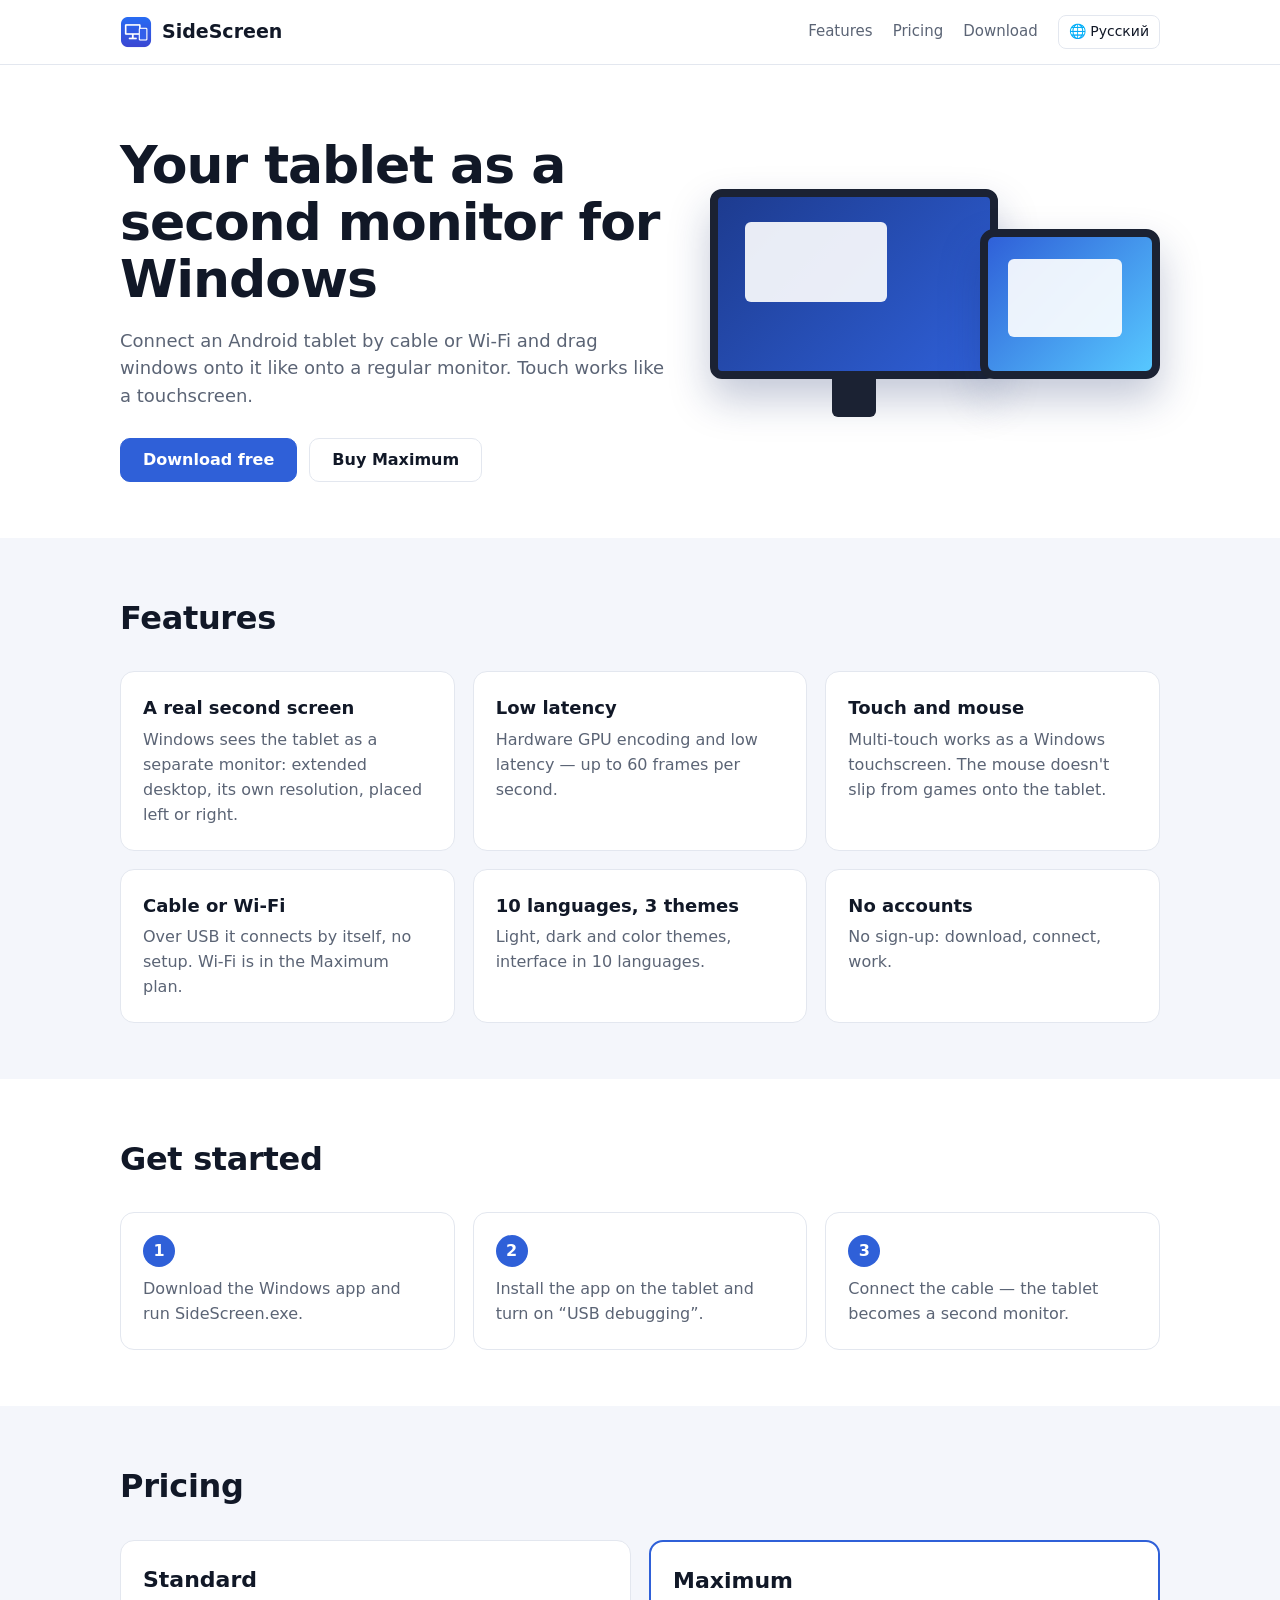
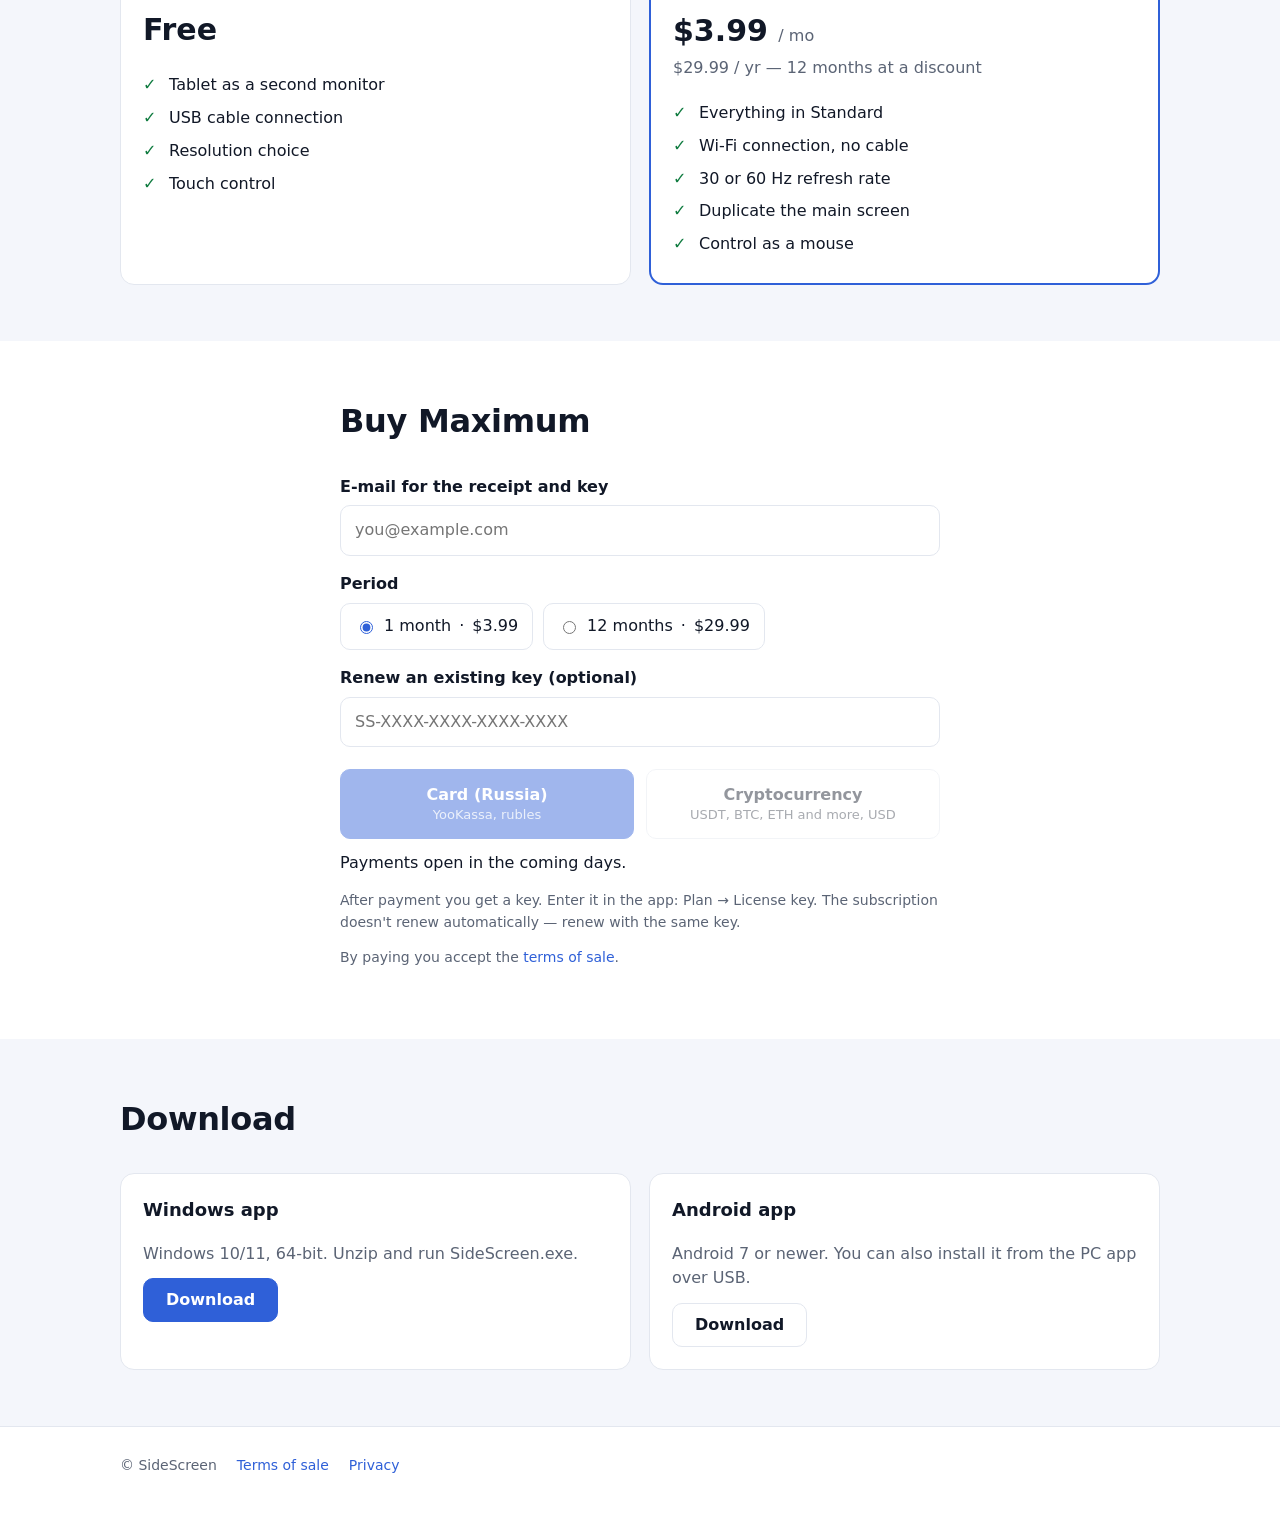
==== index.html @ 0f24bdc4 "SideScreen website Co-Authored-By: Claude Opus 5.5 <noreply@anthropic.com>" ====
<!doctype html>
<html lang="ru">
<head>
<meta charset="utf-8">
<meta name="viewport" content="width=device-width, initial-scale=1">
<title>SideScreen</title>
<meta name="description" content="SideScreen — Android-планшет как второй монитор для Windows. Кабель или Wi-Fi, касания, до 60 кадров/с.">
<link rel="icon" href="icon.png">
<link rel="stylesheet" href="style.css">
</head>
<body>
<header><div class="wrap">
  <a class="logo" href="./"><img src="icon.png" alt="">SideScreen</a>
  <nav>
    <a href="#features" data-t="nav_features"></a>
    <a href="#pricing" data-t="nav_pricing"></a>
    <a href="#download" data-t="nav_download"></a>
    <button class="lang-switch" onclick="switchLang()"></button>
  </nav>
</div></header>

<main>
<div class="wrap hero">
  <div>
    <h1 data-t="hero_title"></h1>
    <p data-t="hero_sub"></p>
    <div class="cta">
      <a class="btn primary" href="#download" data-t="hero_download"></a>
      <a class="btn" href="#buy" data-t="hero_buy"></a>
    </div>
  </div>
  <div class="scene" aria-hidden="true">
    <div class="mon"><div class="win" style="left:10%;top:14%;width:52%;height:46%"></div></div>
    <div class="tab"><div class="win" style="left:12%;top:16%;width:70%;height:58%"></div></div>
  </div>
</div>

<section id="features" class="alt"><div class="wrap">
  <h2 data-t="nav_features"></h2>
  <div class="grid3">
    <div class="card"><h3 data-t="f1_t"></h3><p data-t="f1_d"></p></div>
    <div class="card"><h3 data-t="f2_t"></h3><p data-t="f2_d"></p></div>
    <div class="card"><h3 data-t="f3_t"></h3><p data-t="f3_d"></p></div>
    <div class="card"><h3 data-t="f4_t"></h3><p data-t="f4_d"></p></div>
    <div class="card"><h3 data-t="f5_t"></h3><p data-t="f5_d"></p></div>
    <div class="card"><h3 data-t="f6_t"></h3><p data-t="f6_d"></p></div>
  </div>
</div></section>

<section><div class="wrap">
  <h2 data-t="how_t"></h2>
  <div class="steps">
    <div class="card"><p data-t="how1"></p></div>
    <div class="card"><p data-t="how2"></p></div>
    <div class="card"><p data-t="how3"></p></div>
  </div>
</div></section>

<section id="pricing" class="alt"><div class="wrap">
  <h2 data-t="pr_t"></h2>
  <div class="plans">
    <div class="card plan">
      <h3 data-t="std"></h3>
      <div class="price" data-t="free"></div>
      <ul><li data-t="std_1"></li><li data-t="std_2"></li><li data-t="std_3"></li><li data-t="std_4"></li></ul>
    </div>
    <div class="card plan max">
      <h3 data-t="max"></h3>
      <div class="price"><span id="p-month"></span> <small data-t="per_month"></small></div>
      <div class="muted"><span id="p-year"></span> <span data-t="per_year"></span> — <span data-t="year_save"></span></div>
      <ul><li data-t="max_0"></li><li data-t="max_1"></li><li data-t="max_2"></li><li data-t="max_3"></li><li data-t="max_4"></li></ul>
    </div>
  </div>
</div></section>

<section id="buy"><div class="wrap buy">
  <h2 data-t="buy_t"></h2>
  <label for="email" data-t="buy_email"></label>
  <input id="email" type="email" autocomplete="email" placeholder="you@example.com">
  <label data-t="buy_period"></label>
  <div class="seg">
    <label><input type="radio" name="period" value="month" checked> <span data-t="month"></span> · <span id="s-month"></span></label>
    <label><input type="radio" name="period" value="year"> <span data-t="year"></span> · <span id="s-year"></span></label>
  </div>
  <label for="renew" data-t="buy_renew"></label>
  <input id="renew" type="text" data-ph="buy_renew_ph" autocomplete="off" spellcheck="false">
  <div class="pay">
    <button class="btn primary" id="pay-card" onclick="pay('yookassa')"><span data-t="pay_card"></span><small data-t="pay_card_note"></small></button>
    <button class="btn" id="pay-crypto" onclick="pay('crypto')"><span data-t="pay_crypto"></span><small data-t="pay_crypto_note"></small></button>
  </div>
  <div class="msg" id="msg"></div>
  <p class="note" data-t="buy_after"></p>
  <p class="note"><span data-t="agree"></span> <a href="offer.html" data-t="offer"></a>.</p>
</div></section>

<section id="download" class="alt"><div class="wrap">
  <h2 data-t="dl_t"></h2>
  <div class="dl">
    <div class="card"><h3 data-t="dl_pc"></h3><p class="muted" data-t="dl_pc_d"></p><a class="btn primary" id="dl-pc" data-t="dl_btn"></a></div>
    <div class="card"><h3 data-t="dl_apk"></h3><p class="muted" data-t="dl_apk_d"></p><a class="btn" id="dl-apk" data-t="dl_btn"></a></div>
  </div>
</div></section>
</main>

<footer><div class="wrap">
  <span>© SideScreen</span>
  <a href="offer.html" data-t="foot_offer"></a>
  <a href="privacy.html" data-t="foot_privacy"></a>
  <a id="support" data-t="foot_support"></a>
</div></footer>

<script src="config.js"></script>
<script src="i18n.js"></script>
<script>
const C = window.SIDESCREEN;
let prices = C.PRICES;

function money(v, cur) {
  return new Intl.NumberFormat(LANG === "ru" ? "ru-RU" : "en-US",
    { style: "currency", currency: cur, maximumFractionDigits: cur === "RUB" ? 0 : 2 }).format(v);
}
function showPrices() {
  // для России — рубли (ЮKassa), для остальных — доллары (криптовалюта)
  const rub = LANG === "ru";
  const p = rub ? prices.rub : prices.usd, cur = rub ? "RUB" : "USD";
  document.getElementById("p-month").textContent = money(p.month, cur);
  document.getElementById("p-year").textContent = money(p.year, cur);
  document.getElementById("s-month").textContent = money(p.month, cur);
  document.getElementById("s-year").textContent = money(p.year, cur);
}
window.onLangChange = showPrices;

async function pay(method) {
  const msg = document.getElementById("msg");
  msg.className = "msg"; msg.textContent = "";
  const email = document.getElementById("email").value.trim();
  if (!/^[^\s@]+@[^\s@]+\.[^\s@]+$/.test(email)) { msg.className = "msg err"; msg.textContent = t("err_email"); return; }
  const period = document.querySelector("input[name=period]:checked").value;
  const key = document.getElementById("renew").value.trim();
  msg.textContent = t("paying");
  try {
    const r = await fetch(C.API_URL + "/api/checkout", { method: "POST", headers: { "Content-Type": "application/json" },
      body: JSON.stringify({ method, period, email, key: key || undefined }) });
    const d = await r.json();
    if (d.url) { location.href = d.url; return; }
    msg.className = "msg err";
    msg.textContent = d.error === "unknown_key" ? t("err_key") : d.error === "bad_email" ? t("err_email") : t("err_net");
  } catch (e) { msg.className = "msg err"; msg.textContent = t("err_net"); }
}

applyText();
showPrices();
document.getElementById("dl-pc").href = C.DOWNLOAD_PC;
document.getElementById("dl-apk").href = C.DOWNLOAD_APK;
if (C.SUPPORT_EMAIL) document.getElementById("support").href = "mailto:" + C.SUPPORT_EMAIL;
else document.getElementById("support").remove();
const key = new URLSearchParams(location.search).get("key");
if (key) document.getElementById("renew").value = key;
if (!C.API_URL) {
  document.getElementById("pay-card").disabled = true;
  document.getElementById("pay-crypto").disabled = true;
  document.getElementById("msg").innerHTML = '<span data-t="buy_soon"></span>';
  applyText();
} else {
  fetch(C.API_URL + "/api/prices").then(r => r.json()).then(p => { if (p.rub) { prices = p; showPrices(); } }).catch(() => {});
}
</script>
</body>
</html>
---- style.css ----
:root {
  --bg: #ffffff; --bg2: #f4f6fb; --card: #ffffff; --text: #111827; --muted: #5b6475; --line: #e3e7ef;
  --accent: #2f60d8; --accent2: #1f46a8; --on-accent: #fff; --ok: #0f7b3f; --err: #c42b1c; --max: #9a6700;
}
@media (prefers-color-scheme: dark) {
  :root { --bg: #0f1420; --bg2: #131a2b; --card: #18203a; --text: #eef1fa; --muted: #a4aec8; --line: #2a3556;
          --accent: #5b8cff; --accent2: #7aa2ff; --on-accent: #0b1430; --ok: #6ccb8f; --err: #ff99a4; --max: #ffd479; }
}
* { box-sizing: border-box; }
body { margin: 0; background: var(--bg); color: var(--text); font: 16px/1.55 "Segoe UI", system-ui, -apple-system, Roboto, sans-serif; }
a { color: var(--accent); text-decoration: none; }
a:hover { text-decoration: underline; }
.wrap { max-width: 1080px; margin: 0 auto; padding: 0 20px; }
header { position: sticky; top: 0; background: color-mix(in srgb, var(--bg) 88%, transparent); backdrop-filter: blur(8px);
         border-bottom: 1px solid var(--line); z-index: 5; }
header .wrap { display: flex; align-items: center; gap: 24px; height: 64px; }
.logo { display: flex; align-items: center; gap: 10px; font-weight: 700; font-size: 19px; color: var(--text); }
.logo img { width: 32px; height: 32px; border-radius: 8px; }
nav { display: flex; gap: 20px; margin-left: auto; align-items: center; }
nav a { color: var(--muted); font-size: 15px; }
.lang-switch { background: none; border: 1px solid var(--line); color: var(--text); border-radius: 8px; padding: 5px 10px; cursor: pointer; font: inherit; font-size: 14px; }
.lang-switch::before { content: "🌐 "; }
.btn { display: inline-flex; align-items: center; justify-content: center; gap: 8px; padding: 12px 22px; border-radius: 10px;
       font: inherit; font-weight: 600; line-height: 1.1; cursor: pointer; border: 1px solid var(--line); background: var(--card); color: var(--text); }
.btn:hover { text-decoration: none; border-color: var(--accent); }
.btn.primary { background: var(--accent); color: var(--on-accent); border-color: var(--accent); }
.btn.primary:hover { background: var(--accent2); }
.btn:disabled { opacity: .45; cursor: not-allowed; }
.hero { padding-top: 72px; padding-bottom: 56px; display: grid; grid-template-columns: 1.1fr .9fr; gap: 40px; align-items: center; }
.hero h1 { font-size: clamp(32px, 5vw, 52px); line-height: 1.1; margin: 0 0 18px; letter-spacing: -.02em; }
.hero p { color: var(--muted); font-size: 18px; margin: 0 0 28px; }
.hero .cta { display: flex; gap: 12px; flex-wrap: wrap; }
.scene { position: relative; height: 260px; }
.mon { position: absolute; left: 0; top: 10px; width: 64%; height: 190px; border-radius: 12px; background: linear-gradient(135deg, #1d3b8f, #2f60d8);
       box-shadow: 0 20px 40px rgba(20, 40, 100, .25); border: 8px solid #1b2233; }
.mon::after { content: ""; position: absolute; left: 42%; bottom: -46px; width: 16%; height: 38px; background: #1b2233; border-radius: 0 0 6px 6px; }
.tab { position: absolute; right: 0; top: 50px; width: 40%; height: 150px; border-radius: 14px; background: linear-gradient(135deg, #2f60d8, #57c8ff);
       border: 8px solid #1b2233; box-shadow: 0 20px 40px rgba(20, 40, 100, .25); }
.win { position: absolute; background: rgba(255,255,255,.9); border-radius: 6px; }
section { padding: 56px 0; }
section.alt { background: var(--bg2); }
h2 { font-size: 32px; margin: 0 0 28px; letter-spacing: -.01em; }
.grid3 { display: grid; grid-template-columns: repeat(3, 1fr); gap: 18px; }
.card { background: var(--card); border: 1px solid var(--line); border-radius: 14px; padding: 22px; }
.card h3 { margin: 0 0 6px; font-size: 18px; }
.card p { margin: 0; color: var(--muted); }
.steps { counter-reset: s; display: grid; grid-template-columns: repeat(3, 1fr); gap: 18px; }
.steps .card::before { counter-increment: s; content: counter(s); display: inline-grid; place-items: center; width: 32px; height: 32px;
                      border-radius: 50%; background: var(--accent); color: var(--on-accent); font-weight: 700; margin-bottom: 10px; }
.plans { display: grid; grid-template-columns: 1fr 1fr; gap: 18px; }
.plan h3 { font-size: 22px; margin: 0; }
.price { font-size: 30px; font-weight: 700; margin: 10px 0 2px; }
.price small { font-size: 16px; color: var(--muted); font-weight: 400; }
.plan ul { list-style: none; padding: 0; margin: 16px 0 0; }
.plan li { padding: 4px 0 4px 26px; position: relative; }
.plan li::before { content: "✓"; position: absolute; left: 0; color: var(--ok); font-weight: 700; }
.plan.max { border: 2px solid var(--accent); }
.muted { color: var(--muted); }
.buy { max-width: 640px; }
label { display: block; font-weight: 600; margin: 16px 0 6px; }
input[type=email], input[type=text] { width: 100%; padding: 12px 14px; border: 1px solid var(--line); border-radius: 10px; background: var(--card);
       color: var(--text); font: inherit; }
input:focus { outline: 2px solid var(--accent); outline-offset: 1px; }
.seg { display: flex; gap: 10px; flex-wrap: wrap; }
.seg label { margin: 0; font-weight: 500; display: flex; align-items: center; gap: 8px; border: 1px solid var(--line); border-radius: 10px;
             padding: 10px 14px; cursor: pointer; background: var(--card); }
.seg input { accent-color: var(--accent); }
.pay { display: grid; grid-template-columns: 1fr 1fr; gap: 12px; margin-top: 22px; }
.pay .btn { flex-direction: column; padding: 16px; gap: 4px; }
.pay .btn small { font-weight: 400; font-size: 13px; opacity: .8; }
.note { margin-top: 14px; font-size: 14px; color: var(--muted); }
.msg { margin-top: 12px; min-height: 1.5em; }
.msg.err { color: var(--err); }
.dl { display: grid; grid-template-columns: 1fr 1fr; gap: 18px; }
.dl .card { display: flex; flex-direction: column; gap: 12px; }
.dl .card .btn { align-self: flex-start; }
footer { border-top: 1px solid var(--line); padding: 28px 0 40px; color: var(--muted); font-size: 14px; }
footer .wrap { display: flex; gap: 20px; flex-wrap: wrap; }
.keybox { font: 600 26px/1.2 Consolas, "Cascadia Mono", monospace; letter-spacing: .04em; padding: 18px 20px; border-radius: 12px;
          background: var(--bg2); border: 1px dashed var(--accent); display: flex; gap: 16px; align-items: center; justify-content: space-between; flex-wrap: wrap; }
.doc { max-width: 760px; padding: 40px 0 60px; }
.doc h1 { font-size: 30px; }
@media (max-width: 820px) {
  .hero { grid-template-columns: 1fr; padding-top: 40px; }
  header .wrap { gap: 12px; }
  .scene { display: none; }
  .grid3, .steps, .plans, .dl, .pay { grid-template-columns: 1fr; }
  nav a { display: none; }
}
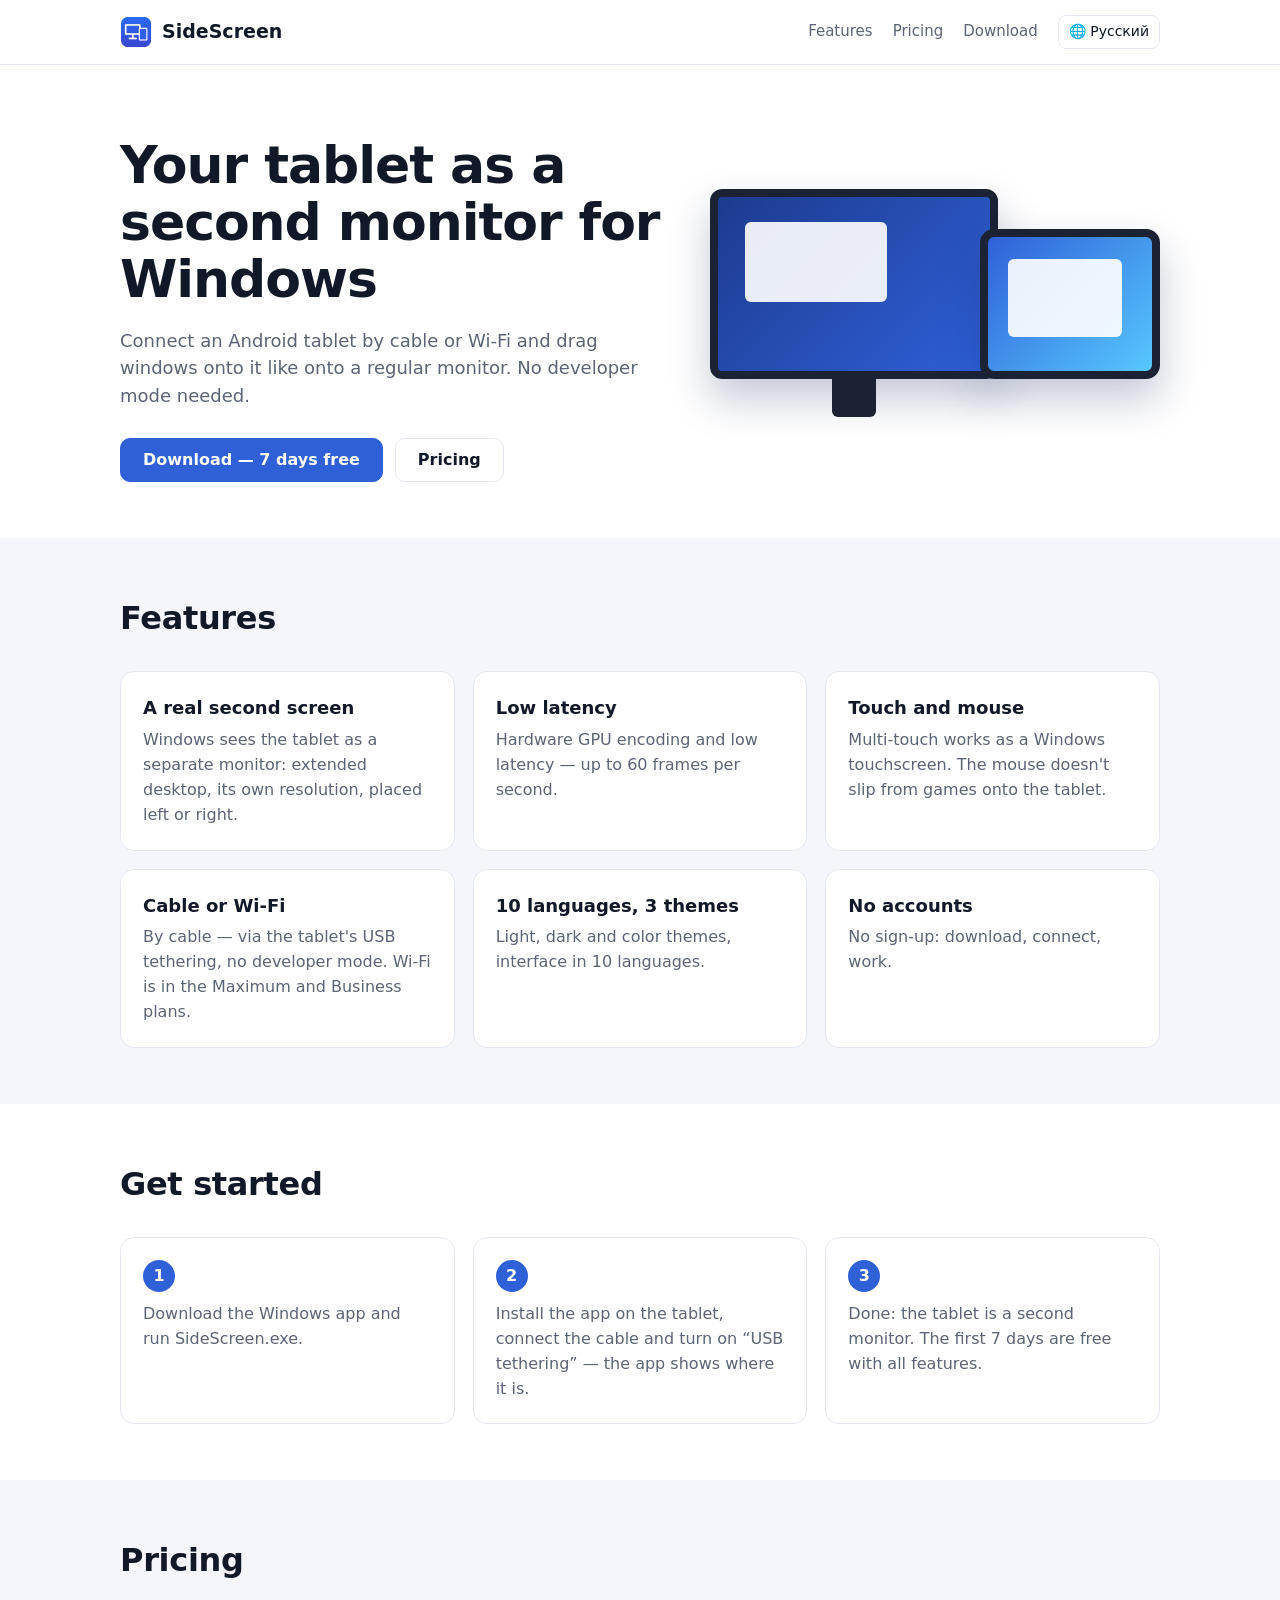
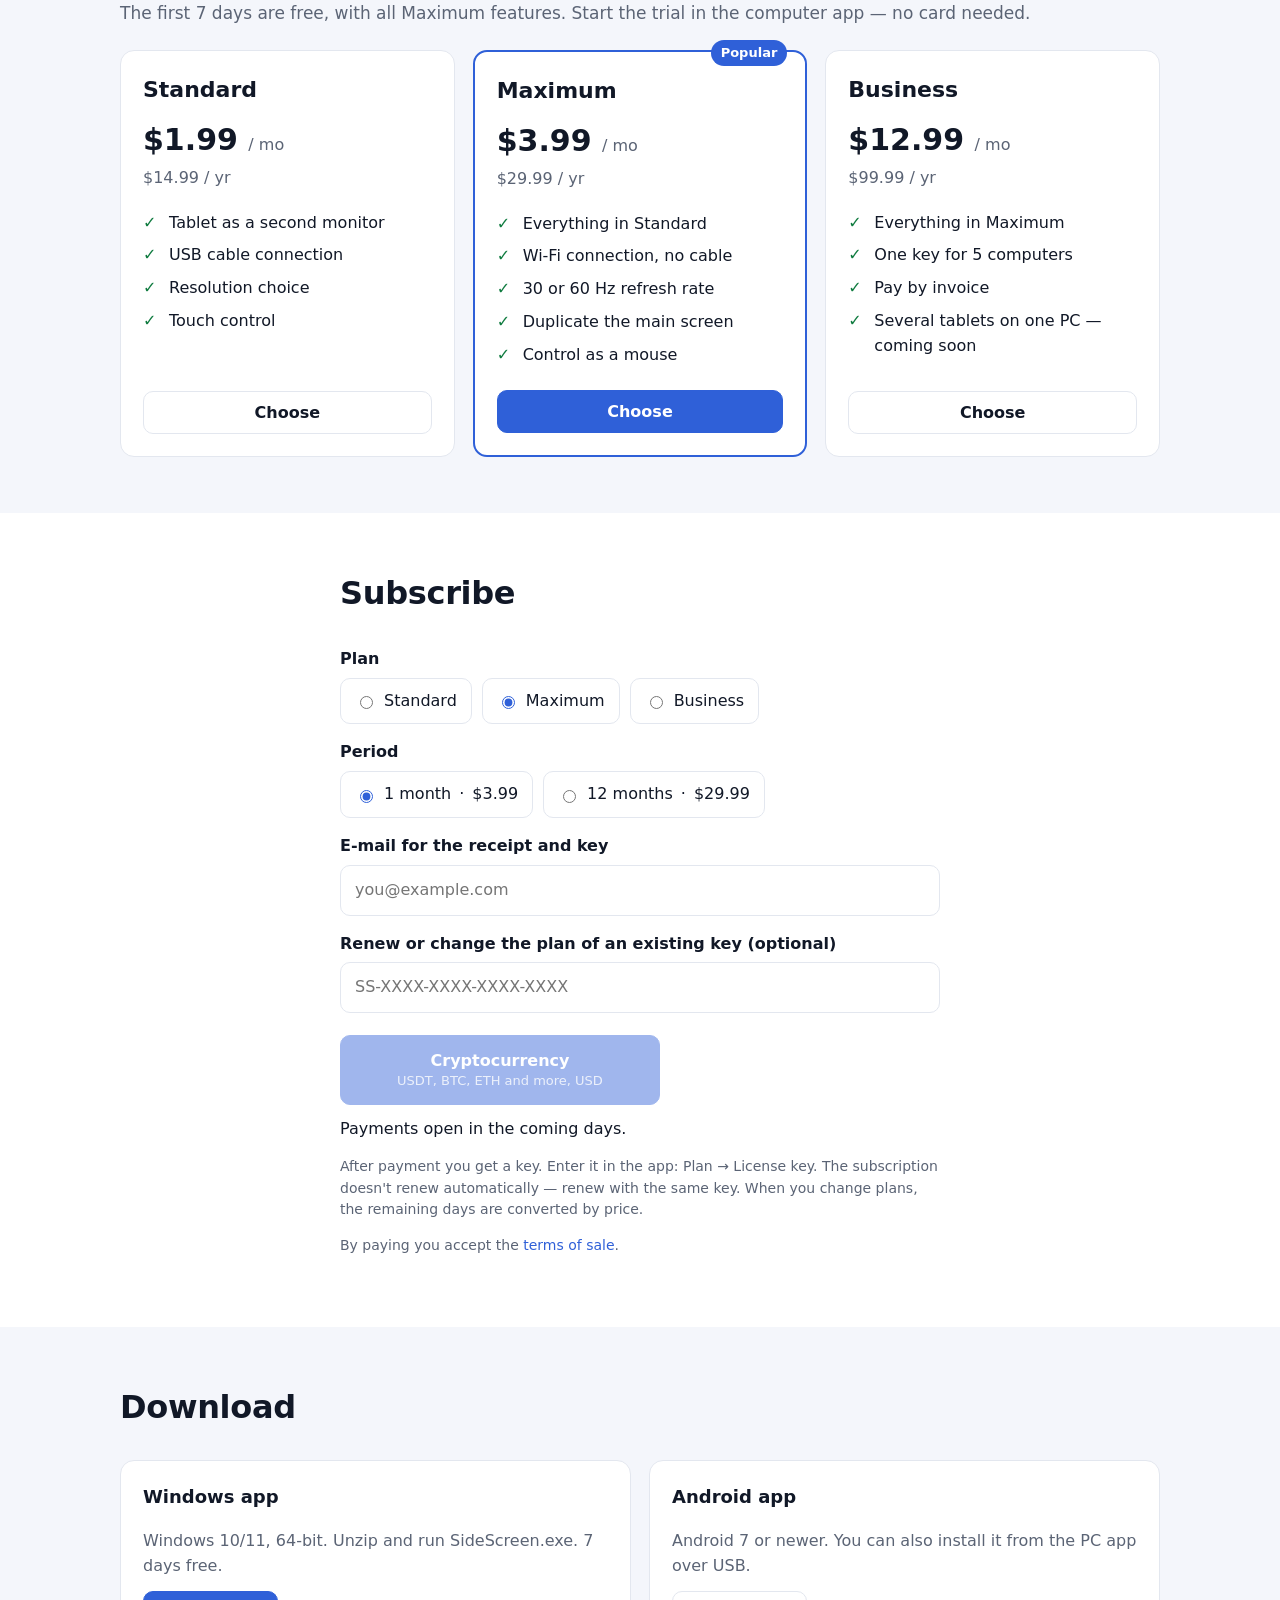
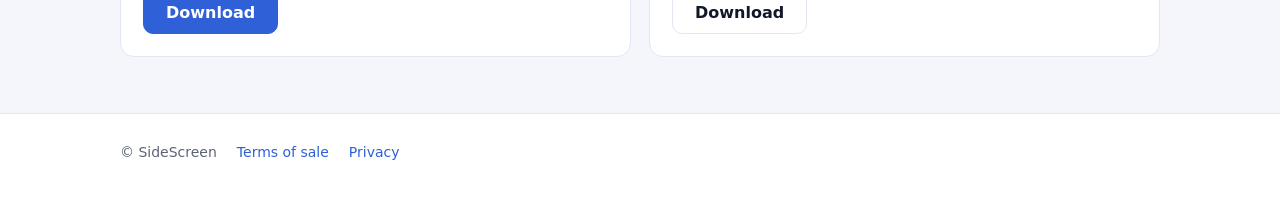
==== commit 99562683: "Three plans, 7-day trial, USB tethering, crypto checkout (pending) Co-Authored-By: Claude Opus 5.5 <" ====
--- a/index.html
+++ b/index.html
@@ -26,7 +26,7 @@
     <p data-t="hero_sub"></p>
     <div class="cta">
       <a class="btn primary" href="#download" data-t="hero_download"></a>
-      <a class="btn" href="#buy" data-t="hero_buy"></a>
+      <a class="btn" href="#pricing" data-t="hero_buy"></a>
     </div>
   </div>
   <div class="scene" aria-hidden="true">
@@ -58,30 +58,49 @@
 
 <section id="pricing" class="alt"><div class="wrap">
   <h2 data-t="pr_t"></h2>
-  <div class="plans">
-    <div class="card plan">
+  <p class="muted lead" data-t="pr_trial"></p>
+  <div class="plans three">
+    <div class="card plan" data-plan="standard">
       <h3 data-t="std"></h3>
-      <div class="price" data-t="free"></div>
+      <div class="price"><span class="pm"></span> <small data-t="per_month"></small></div>
+      <div class="muted"><span class="py"></span> <span data-t="per_year"></span></div>
       <ul><li data-t="std_1"></li><li data-t="std_2"></li><li data-t="std_3"></li><li data-t="std_4"></li></ul>
-    </div>
-    <div class="card plan max">
+      <button class="btn choose" onclick="choose('standard')" data-t="choose"></button>
+    </div>
+    <div class="card plan max" data-plan="max">
+      <div class="badge" data-t="popular"></div>
       <h3 data-t="max"></h3>
-      <div class="price"><span id="p-month"></span> <small data-t="per_month"></small></div>
-      <div class="muted"><span id="p-year"></span> <span data-t="per_year"></span> — <span data-t="year_save"></span></div>
+      <div class="price"><span class="pm"></span> <small data-t="per_month"></small></div>
+      <div class="muted"><span class="py"></span> <span data-t="per_year"></span></div>
       <ul><li data-t="max_0"></li><li data-t="max_1"></li><li data-t="max_2"></li><li data-t="max_3"></li><li data-t="max_4"></li></ul>
+      <button class="btn primary choose" onclick="choose('max')" data-t="choose"></button>
+    </div>
+    <div class="card plan" data-plan="business">
+      <h3 data-t="biz"></h3>
+      <div class="price"><span class="pm"></span> <small data-t="per_month"></small></div>
+      <div class="muted"><span class="py"></span> <span data-t="per_year"></span></div>
+      <ul><li data-t="biz_0"></li><li data-t="biz_1"></li><li data-t="biz_2"></li><li data-t="biz_3"></li></ul>
+      <button class="btn choose" onclick="choose('business')" data-t="choose"></button>
+      <a class="invoice" id="invoice" data-t="biz_invoice"></a>
     </div>
   </div>
 </div></section>
 
 <section id="buy"><div class="wrap buy">
   <h2 data-t="buy_t"></h2>
-  <label for="email" data-t="buy_email"></label>
-  <input id="email" type="email" autocomplete="email" placeholder="you@example.com">
+  <label data-t="buy_plan"></label>
+  <div class="seg">
+    <label><input type="radio" name="plan" value="standard"> <span data-t="std"></span></label>
+    <label><input type="radio" name="plan" value="max" checked> <span data-t="max"></span></label>
+    <label><input type="radio" name="plan" value="business"> <span data-t="biz"></span></label>
+  </div>
   <label data-t="buy_period"></label>
   <div class="seg">
     <label><input type="radio" name="period" value="month" checked> <span data-t="month"></span> · <span id="s-month"></span></label>
     <label><input type="radio" name="period" value="year"> <span data-t="year"></span> · <span id="s-year"></span></label>
   </div>
+  <label for="email" data-t="buy_email"></label>
+  <input id="email" type="email" autocomplete="email" placeholder="you@example.com">
   <label for="renew" data-t="buy_renew"></label>
   <input id="renew" type="text" data-ph="buy_renew_ph" autocomplete="off" spellcheck="false">
   <div class="pay">
@@ -114,6 +133,9 @@
 <script>
 const C = window.SIDESCREEN;
 let prices = C.PRICES;
+const METHODS = C.PAY_METHODS || ["yookassa", "crypto"];
+// рубли — только если на сайте есть оплата картой (ЮKassa); иначе всем цены в долларах (криптовалюта)
+const useRub = () => LANG === "ru" && METHODS.includes("yookassa");
 
 function money(v, cur) {
   return new Intl.NumberFormat(LANG === "ru" ? "ru-RU" : "en-US",
@@ -121,13 +143,24 @@
 }
 function showPrices() {
   // для России — рубли (ЮKassa), для остальных — доллары (криптовалюта)
-  const rub = LANG === "ru";
-  const p = rub ? prices.rub : prices.usd, cur = rub ? "RUB" : "USD";
-  document.getElementById("p-month").textContent = money(p.month, cur);
-  document.getElementById("p-year").textContent = money(p.year, cur);
+  const rub = useRub(), cur = rub ? "RUB" : "USD";
+  const all = prices.plans;
+  document.querySelectorAll(".plan[data-plan]").forEach(card => {
+    const p = all[card.dataset.plan][rub ? "rub" : "usd"];
+    card.querySelector(".pm").textContent = money(p.month, cur);
+    card.querySelector(".py").textContent = money(p.year, cur);
+  });
+  const plan = document.querySelector("input[name=plan]:checked").value;
+  const p = all[plan][rub ? "rub" : "usd"];
   document.getElementById("s-month").textContent = money(p.month, cur);
   document.getElementById("s-year").textContent = money(p.year, cur);
 }
+function choose(plan) {
+  document.querySelector(`input[name=plan][value=${plan}]`).checked = true;
+  showPrices();
+  document.getElementById("buy").scrollIntoView({ behavior: "smooth" });
+}
+document.querySelectorAll("input[name=plan]").forEach(el => el.addEventListener("change", showPrices));
 window.onLangChange = showPrices;
 
 async function pay(method) {
@@ -136,11 +169,12 @@
   const email = document.getElementById("email").value.trim();
   if (!/^[^\s@]+@[^\s@]+\.[^\s@]+$/.test(email)) { msg.className = "msg err"; msg.textContent = t("err_email"); return; }
   const period = document.querySelector("input[name=period]:checked").value;
+  const plan = document.querySelector("input[name=plan]:checked").value;
   const key = document.getElementById("renew").value.trim();
   msg.textContent = t("paying");
   try {
     const r = await fetch(C.API_URL + "/api/checkout", { method: "POST", headers: { "Content-Type": "application/json" },
-      body: JSON.stringify({ method, period, email, key: key || undefined }) });
+      body: JSON.stringify({ method, plan, period, email, key: key || undefined }) });
     const d = await r.json();
     if (d.url) { location.href = d.url; return; }
     msg.className = "msg err";
@@ -152,17 +186,29 @@
 showPrices();
 document.getElementById("dl-pc").href = C.DOWNLOAD_PC;
 document.getElementById("dl-apk").href = C.DOWNLOAD_APK;
-if (C.SUPPORT_EMAIL) document.getElementById("support").href = "mailto:" + C.SUPPORT_EMAIL;
-else document.getElementById("support").remove();
+if (C.SUPPORT_EMAIL) {
+  document.getElementById("support").href = "mailto:" + C.SUPPORT_EMAIL;
+  document.getElementById("invoice").href = "mailto:" + C.SUPPORT_EMAIL + "?subject=" +
+    encodeURIComponent("SideScreen Бизнес — счёт для компании");
+} else {
+  document.getElementById("support").remove();
+  document.getElementById("invoice").remove();
+}
+const wantPlan = new URLSearchParams(location.search).get("plan");
+if (["standard", "max", "business"].includes(wantPlan)) document.querySelector(`input[name=plan][value=${wantPlan}]`).checked = true;
 const key = new URLSearchParams(location.search).get("key");
 if (key) document.getElementById("renew").value = key;
+if (!METHODS.includes("yookassa")) {
+  document.getElementById("pay-card").remove();
+  document.getElementById("pay-crypto").classList.add("primary");
+}
+if (!METHODS.includes("crypto")) document.getElementById("pay-crypto").remove();
 if (!C.API_URL) {
-  document.getElementById("pay-card").disabled = true;
-  document.getElementById("pay-crypto").disabled = true;
+  document.querySelectorAll(".pay .btn").forEach(b => { b.disabled = true; });
   document.getElementById("msg").innerHTML = '<span data-t="buy_soon"></span>';
   applyText();
 } else {
-  fetch(C.API_URL + "/api/prices").then(r => r.json()).then(p => { if (p.rub) { prices = p; showPrices(); } }).catch(() => {});
+  fetch(C.API_URL + "/api/prices").then(r => r.json()).then(p => { if (p.plans) { prices = p; showPrices(); } }).catch(() => {});
 }
 </script>
 </body>
--- a/style.css
+++ b/style.css
@@ -55,6 +55,14 @@
 .plan li { padding: 4px 0 4px 26px; position: relative; }
 .plan li::before { content: "✓"; position: absolute; left: 0; color: var(--ok); font-weight: 700; }
 .plan.max { border: 2px solid var(--accent); }
+.plans.three { grid-template-columns: repeat(3, 1fr); }
+.plan { display: flex; flex-direction: column; position: relative; }
+.plan ul { flex: 1; }
+.plan .choose { margin-top: 18px; }
+.plan .badge { position: absolute; top: -12px; right: 18px; background: var(--accent); color: var(--on-accent);
+               font-size: 13px; font-weight: 600; padding: 3px 10px; border-radius: 999px; }
+.plan .invoice { margin-top: 10px; font-size: 14px; text-align: center; }
+.lead { margin: -14px 0 24px; font-size: 17px; }
 .muted { color: var(--muted); }
 .buy { max-width: 640px; }
 label { display: block; font-weight: 600; margin: 16px 0 6px; }
@@ -66,6 +74,7 @@
              padding: 10px 14px; cursor: pointer; background: var(--card); }
 .seg input { accent-color: var(--accent); }
 .pay { display: grid; grid-template-columns: 1fr 1fr; gap: 12px; margin-top: 22px; }
+.pay:has(> .btn:only-child) { grid-template-columns: minmax(0, 320px); }
 .pay .btn { flex-direction: column; padding: 16px; gap: 4px; }
 .pay .btn small { font-weight: 400; font-size: 13px; opacity: .8; }
 .note { margin-top: 14px; font-size: 14px; color: var(--muted); }
@@ -84,6 +93,6 @@
   .hero { grid-template-columns: 1fr; padding-top: 40px; }
   header .wrap { gap: 12px; }
   .scene { display: none; }
-  .grid3, .steps, .plans, .dl, .pay { grid-template-columns: 1fr; }
+  .grid3, .steps, .plans, .plans.three, .dl, .pay { grid-template-columns: 1fr; }
   nav a { display: none; }
 }
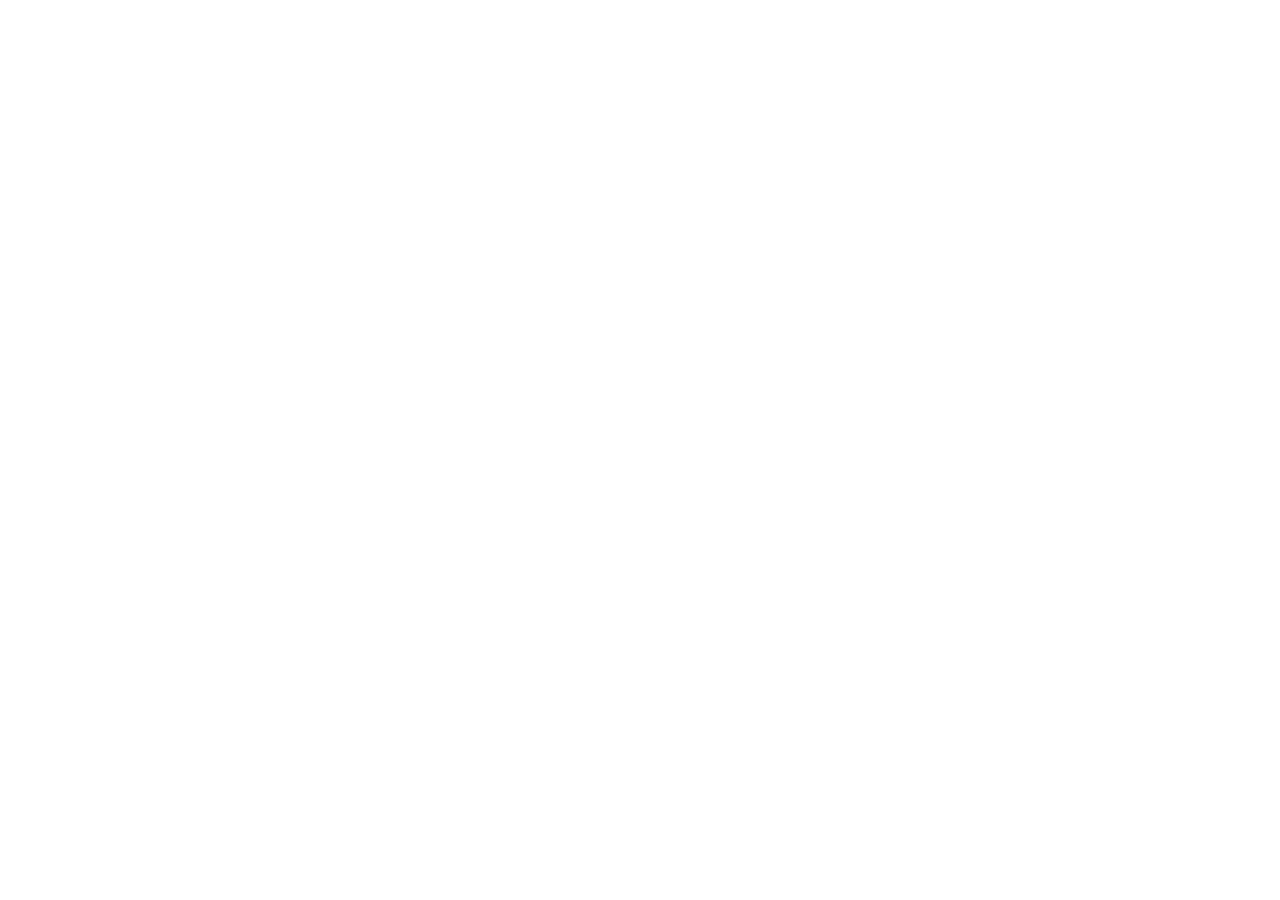
==== commit e5014bdd: "Moved to getsidescreen.com Co-Authored-By: Claude Opus 5.5 <noreply@anthropic.com>" ====
--- a/index.html
+++ b/index.html
@@ -2,214 +2,10 @@
 <html lang="ru">
 <head>
 <meta charset="utf-8">
-<meta name="viewport" content="width=device-width, initial-scale=1">
 <title>SideScreen</title>
-<meta name="description" content="SideScreen — Android-планшет как второй монитор для Windows. Кабель или Wi-Fi, касания, до 60 кадров/с.">
-<link rel="icon" href="icon.png">
-<link rel="stylesheet" href="style.css">
+<link rel="canonical" href="https://getsidescreen.com/">
+<meta http-equiv="refresh" content="0; url=https://getsidescreen.com/">
+<script>location.replace("https://getsidescreen.com/" + location.search + location.hash);</script>
 </head>
-<body>
-<header><div class="wrap">
-  <a class="logo" href="./"><img src="icon.png" alt="">SideScreen</a>
-  <nav>
-    <a href="#features" data-t="nav_features"></a>
-    <a href="#pricing" data-t="nav_pricing"></a>
-    <a href="#download" data-t="nav_download"></a>
-    <button class="lang-switch" onclick="switchLang()"></button>
-  </nav>
-</div></header>
-
-<main>
-<div class="wrap hero">
-  <div>
-    <h1 data-t="hero_title"></h1>
-    <p data-t="hero_sub"></p>
-    <div class="cta">
-      <a class="btn primary" href="#download" data-t="hero_download"></a>
-      <a class="btn" href="#pricing" data-t="hero_buy"></a>
-    </div>
-  </div>
-  <div class="scene" aria-hidden="true">
-    <div class="mon"><div class="win" style="left:10%;top:14%;width:52%;height:46%"></div></div>
-    <div class="tab"><div class="win" style="left:12%;top:16%;width:70%;height:58%"></div></div>
-  </div>
-</div>
-
-<section id="features" class="alt"><div class="wrap">
-  <h2 data-t="nav_features"></h2>
-  <div class="grid3">
-    <div class="card"><h3 data-t="f1_t"></h3><p data-t="f1_d"></p></div>
-    <div class="card"><h3 data-t="f2_t"></h3><p data-t="f2_d"></p></div>
-    <div class="card"><h3 data-t="f3_t"></h3><p data-t="f3_d"></p></div>
-    <div class="card"><h3 data-t="f4_t"></h3><p data-t="f4_d"></p></div>
-    <div class="card"><h3 data-t="f5_t"></h3><p data-t="f5_d"></p></div>
-    <div class="card"><h3 data-t="f6_t"></h3><p data-t="f6_d"></p></div>
-  </div>
-</div></section>
-
-<section><div class="wrap">
-  <h2 data-t="how_t"></h2>
-  <div class="steps">
-    <div class="card"><p data-t="how1"></p></div>
-    <div class="card"><p data-t="how2"></p></div>
-    <div class="card"><p data-t="how3"></p></div>
-  </div>
-</div></section>
-
-<section id="pricing" class="alt"><div class="wrap">
-  <h2 data-t="pr_t"></h2>
-  <p class="muted lead" data-t="pr_trial"></p>
-  <div class="plans three">
-    <div class="card plan" data-plan="standard">
-      <h3 data-t="std"></h3>
-      <div class="price"><span class="pm"></span> <small data-t="per_month"></small></div>
-      <div class="muted"><span class="py"></span> <span data-t="per_year"></span></div>
-      <ul><li data-t="std_1"></li><li data-t="std_2"></li><li data-t="std_3"></li><li data-t="std_4"></li></ul>
-      <button class="btn choose" onclick="choose('standard')" data-t="choose"></button>
-    </div>
-    <div class="card plan max" data-plan="max">
-      <div class="badge" data-t="popular"></div>
-      <h3 data-t="max"></h3>
-      <div class="price"><span class="pm"></span> <small data-t="per_month"></small></div>
-      <div class="muted"><span class="py"></span> <span data-t="per_year"></span></div>
-      <ul><li data-t="max_0"></li><li data-t="max_1"></li><li data-t="max_2"></li><li data-t="max_3"></li><li data-t="max_4"></li></ul>
-      <button class="btn primary choose" onclick="choose('max')" data-t="choose"></button>
-    </div>
-    <div class="card plan" data-plan="business">
-      <h3 data-t="biz"></h3>
-      <div class="price"><span class="pm"></span> <small data-t="per_month"></small></div>
-      <div class="muted"><span class="py"></span> <span data-t="per_year"></span></div>
-      <ul><li data-t="biz_0"></li><li data-t="biz_1"></li><li data-t="biz_2"></li><li data-t="biz_3"></li></ul>
-      <button class="btn choose" onclick="choose('business')" data-t="choose"></button>
-      <a class="invoice" id="invoice" data-t="biz_invoice"></a>
-    </div>
-  </div>
-</div></section>
-
-<section id="buy"><div class="wrap buy">
-  <h2 data-t="buy_t"></h2>
-  <label data-t="buy_plan"></label>
-  <div class="seg">
-    <label><input type="radio" name="plan" value="standard"> <span data-t="std"></span></label>
-    <label><input type="radio" name="plan" value="max" checked> <span data-t="max"></span></label>
-    <label><input type="radio" name="plan" value="business"> <span data-t="biz"></span></label>
-  </div>
-  <label data-t="buy_period"></label>
-  <div class="seg">
-    <label><input type="radio" name="period" value="month" checked> <span data-t="month"></span> · <span id="s-month"></span></label>
-    <label><input type="radio" name="period" value="year"> <span data-t="year"></span> · <span id="s-year"></span></label>
-  </div>
-  <label for="email" data-t="buy_email"></label>
-  <input id="email" type="email" autocomplete="email" placeholder="you@example.com">
-  <label for="renew" data-t="buy_renew"></label>
-  <input id="renew" type="text" data-ph="buy_renew_ph" autocomplete="off" spellcheck="false">
-  <div class="pay">
-    <button class="btn primary" id="pay-card" onclick="pay('yookassa')"><span data-t="pay_card"></span><small data-t="pay_card_note"></small></button>
-    <button class="btn" id="pay-crypto" onclick="pay('crypto')"><span data-t="pay_crypto"></span><small data-t="pay_crypto_note"></small></button>
-  </div>
-  <div class="msg" id="msg"></div>
-  <p class="note" data-t="buy_after"></p>
-  <p class="note"><span data-t="agree"></span> <a href="offer.html" data-t="offer"></a>.</p>
-</div></section>
-
-<section id="download" class="alt"><div class="wrap">
-  <h2 data-t="dl_t"></h2>
-  <div class="dl">
-    <div class="card"><h3 data-t="dl_pc"></h3><p class="muted" data-t="dl_pc_d"></p><a class="btn primary" id="dl-pc" data-t="dl_btn"></a></div>
-    <div class="card"><h3 data-t="dl_apk"></h3><p class="muted" data-t="dl_apk_d"></p><a class="btn" id="dl-apk" data-t="dl_btn"></a></div>
-  </div>
-</div></section>
-</main>
-
-<footer><div class="wrap">
-  <span>© SideScreen</span>
-  <a href="offer.html" data-t="foot_offer"></a>
-  <a href="privacy.html" data-t="foot_privacy"></a>
-  <a id="support" data-t="foot_support"></a>
-</div></footer>
-
-<script src="config.js"></script>
-<script src="i18n.js"></script>
-<script>
-const C = window.SIDESCREEN;
-let prices = C.PRICES;
-const METHODS = C.PAY_METHODS || ["yookassa", "crypto"];
-// рубли — только если на сайте есть оплата картой (ЮKassa); иначе всем цены в долларах (криптовалюта)
-const useRub = () => LANG === "ru" && METHODS.includes("yookassa");
-
-function money(v, cur) {
-  return new Intl.NumberFormat(LANG === "ru" ? "ru-RU" : "en-US",
-    { style: "currency", currency: cur, maximumFractionDigits: cur === "RUB" ? 0 : 2 }).format(v);
-}
-function showPrices() {
-  // для России — рубли (ЮKassa), для остальных — доллары (криптовалюта)
-  const rub = useRub(), cur = rub ? "RUB" : "USD";
-  const all = prices.plans;
-  document.querySelectorAll(".plan[data-plan]").forEach(card => {
-    const p = all[card.dataset.plan][rub ? "rub" : "usd"];
-    card.querySelector(".pm").textContent = money(p.month, cur);
-    card.querySelector(".py").textContent = money(p.year, cur);
-  });
-  const plan = document.querySelector("input[name=plan]:checked").value;
-  const p = all[plan][rub ? "rub" : "usd"];
-  document.getElementById("s-month").textContent = money(p.month, cur);
-  document.getElementById("s-year").textContent = money(p.year, cur);
-}
-function choose(plan) {
-  document.querySelector(`input[name=plan][value=${plan}]`).checked = true;
-  showPrices();
-  document.getElementById("buy").scrollIntoView({ behavior: "smooth" });
-}
-document.querySelectorAll("input[name=plan]").forEach(el => el.addEventListener("change", showPrices));
-window.onLangChange = showPrices;
-
-async function pay(method) {
-  const msg = document.getElementById("msg");
-  msg.className = "msg"; msg.textContent = "";
-  const email = document.getElementById("email").value.trim();
-  if (!/^[^\s@]+@[^\s@]+\.[^\s@]+$/.test(email)) { msg.className = "msg err"; msg.textContent = t("err_email"); return; }
-  const period = document.querySelector("input[name=period]:checked").value;
-  const plan = document.querySelector("input[name=plan]:checked").value;
-  const key = document.getElementById("renew").value.trim();
-  msg.textContent = t("paying");
-  try {
-    const r = await fetch(C.API_URL + "/api/checkout", { method: "POST", headers: { "Content-Type": "application/json" },
-      body: JSON.stringify({ method, plan, period, email, key: key || undefined }) });
-    const d = await r.json();
-    if (d.url) { location.href = d.url; return; }
-    msg.className = "msg err";
-    msg.textContent = d.error === "unknown_key" ? t("err_key") : d.error === "bad_email" ? t("err_email") : t("err_net");
-  } catch (e) { msg.className = "msg err"; msg.textContent = t("err_net"); }
-}
-
-applyText();
-showPrices();
-document.getElementById("dl-pc").href = C.DOWNLOAD_PC;
-document.getElementById("dl-apk").href = C.DOWNLOAD_APK;
-if (C.SUPPORT_EMAIL) {
-  document.getElementById("support").href = "mailto:" + C.SUPPORT_EMAIL;
-  document.getElementById("invoice").href = "mailto:" + C.SUPPORT_EMAIL + "?subject=" +
-    encodeURIComponent("SideScreen Бизнес — счёт для компании");
-} else {
-  document.getElementById("support").remove();
-  document.getElementById("invoice").remove();
-}
-const wantPlan = new URLSearchParams(location.search).get("plan");
-if (["standard", "max", "business"].includes(wantPlan)) document.querySelector(`input[name=plan][value=${wantPlan}]`).checked = true;
-const key = new URLSearchParams(location.search).get("key");
-if (key) document.getElementById("renew").value = key;
-if (!METHODS.includes("yookassa")) {
-  document.getElementById("pay-card").remove();
-  document.getElementById("pay-crypto").classList.add("primary");
-}
-if (!METHODS.includes("crypto")) document.getElementById("pay-crypto").remove();
-if (!C.API_URL) {
-  document.querySelectorAll(".pay .btn").forEach(b => { b.disabled = true; });
-  document.getElementById("msg").innerHTML = '<span data-t="buy_soon"></span>';
-  applyText();
-} else {
-  fetch(C.API_URL + "/api/prices").then(r => r.json()).then(p => { if (p.plans) { prices = p; showPrices(); } }).catch(() => {});
-}
-</script>
-</body>
+<body><p>SideScreen переехал: <a href="https://getsidescreen.com/">getsidescreen.com</a></p></body>
 </html>
